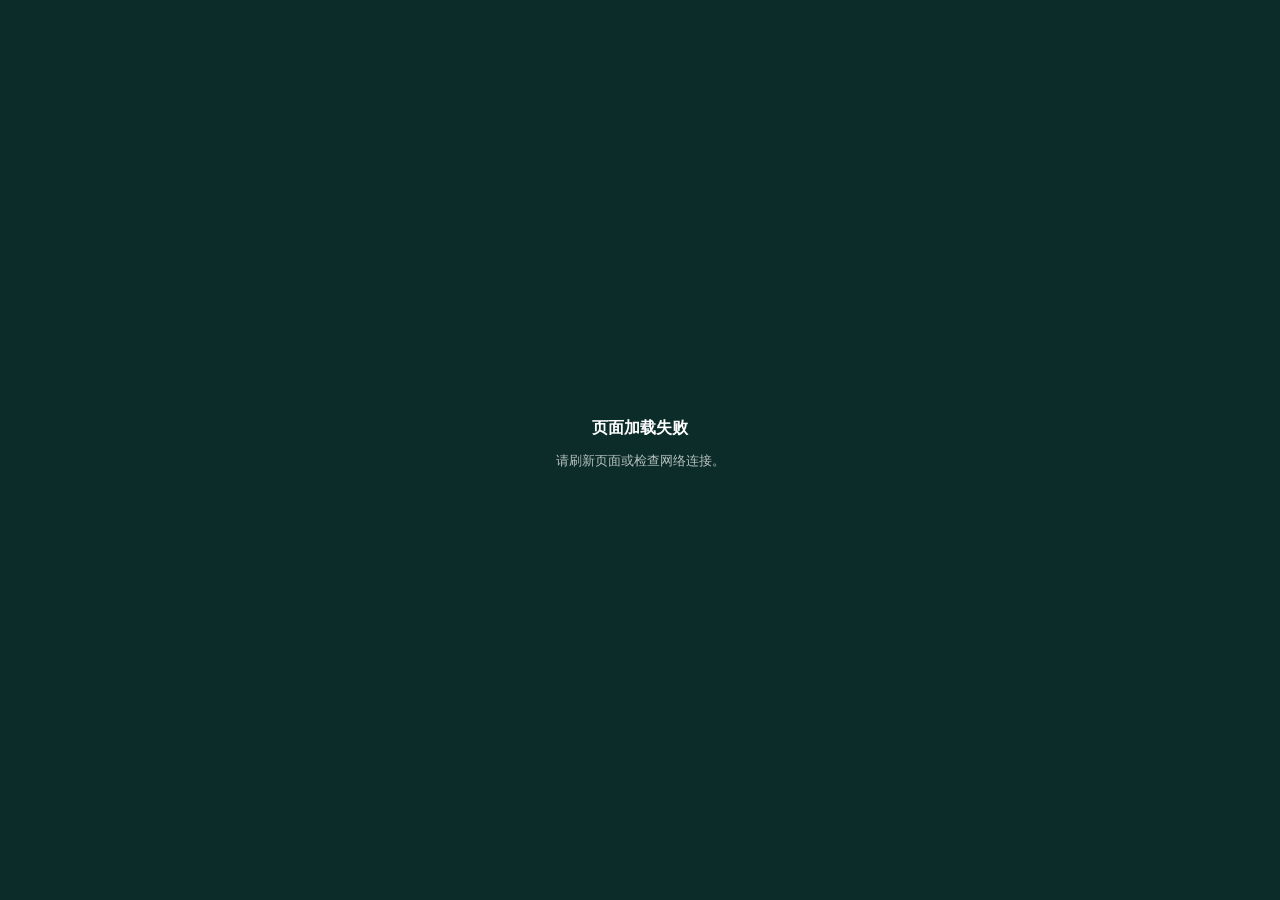
==== trips/malaysia-kl-penang-2026/index.html @ 50fe349b "Add Malaysia itinerary loader" ====
<!doctype html><html lang="zh-CN"><head><meta charset="utf-8"><meta name="viewport" content="width=device-width,initial-scale=1,viewport-fit=cover"><meta name="theme-color" content="#103b36"><title>正在载入行程…</title><style>body{margin:0;display:grid;place-items:center;min-height:100vh;background:#0b2c29;color:#fff;font-family:"PingFang SC","Microsoft YaHei",sans-serif}.box{text-align:center;padding:30px}.dot{width:36px;height:36px;border:3px solid rgba(255,255,255,.25);border-top-color:#d8b56f;border-radius:50%;margin:0 auto 18px;animation:s 1s linear infinite}@keyframes s{to{transform:rotate(360deg)}}p{color:rgba(255,255,255,.7);font-size:13px}</style></head><body><div class="box"><div class="dot"></div><strong>正在载入旅行行程</strong><p>首次打开需要加载页面图片，请稍候。</p></div><script>
const pageParts=["parts/page-01.txt", "parts/page-02.txt", "parts/page-03.txt"];
const imageParts={"__IMG_01__": ["assets-data/image-01-01.txt", "assets-data/image-01-02.txt", "assets-data/image-01-03.txt"], "__IMG_02__": ["assets-data/image-02-01.txt", "assets-data/image-02-02.txt", "assets-data/image-02-03.txt", "assets-data/image-02-04.txt"], "__IMG_03__": ["assets-data/image-03-01.txt"], "__IMG_04__": ["assets-data/image-04-01.txt"], "__IMG_05__": ["assets-data/image-05-01.txt"], "__IMG_06__": ["assets-data/image-06-01.txt"], "__IMG_07__": ["assets-data/image-07-01.txt", "assets-data/image-07-02.txt"], "__IMG_08__": ["assets-data/image-08-01.txt", "assets-data/image-08-02.txt"], "__IMG_09__": ["assets-data/image-09-01.txt", "assets-data/image-09-02.txt"], "__IMG_10__": ["assets-data/image-10-01.txt", "assets-data/image-10-02.txt"], "__IMG_11__": ["assets-data/image-11-01.txt", "assets-data/image-11-02.txt"]};
async function getText(urls){const r=await Promise.all(urls.map(u=>fetch(u).then(x=>{if(!x.ok)throw new Error(u);return x.text()})));return r.join('')}
(async()=>{try{let html=await getText(pageParts);const entries=await Promise.all(Object.entries(imageParts).map(async([key,files])=>{const svg=await getText(files);return [key,URL.createObjectURL(new Blob([svg],{type:'image/svg+xml'}))]}));for(const [key,url] of entries)html=html.split(key).join(url);document.open();document.write(html);document.close();}catch(e){document.body.innerHTML='<div class="box"><strong>页面加载失败</strong><p>请刷新页面或检查网络连接。</p></div>';console.error(e)}})();
</script></body></html>
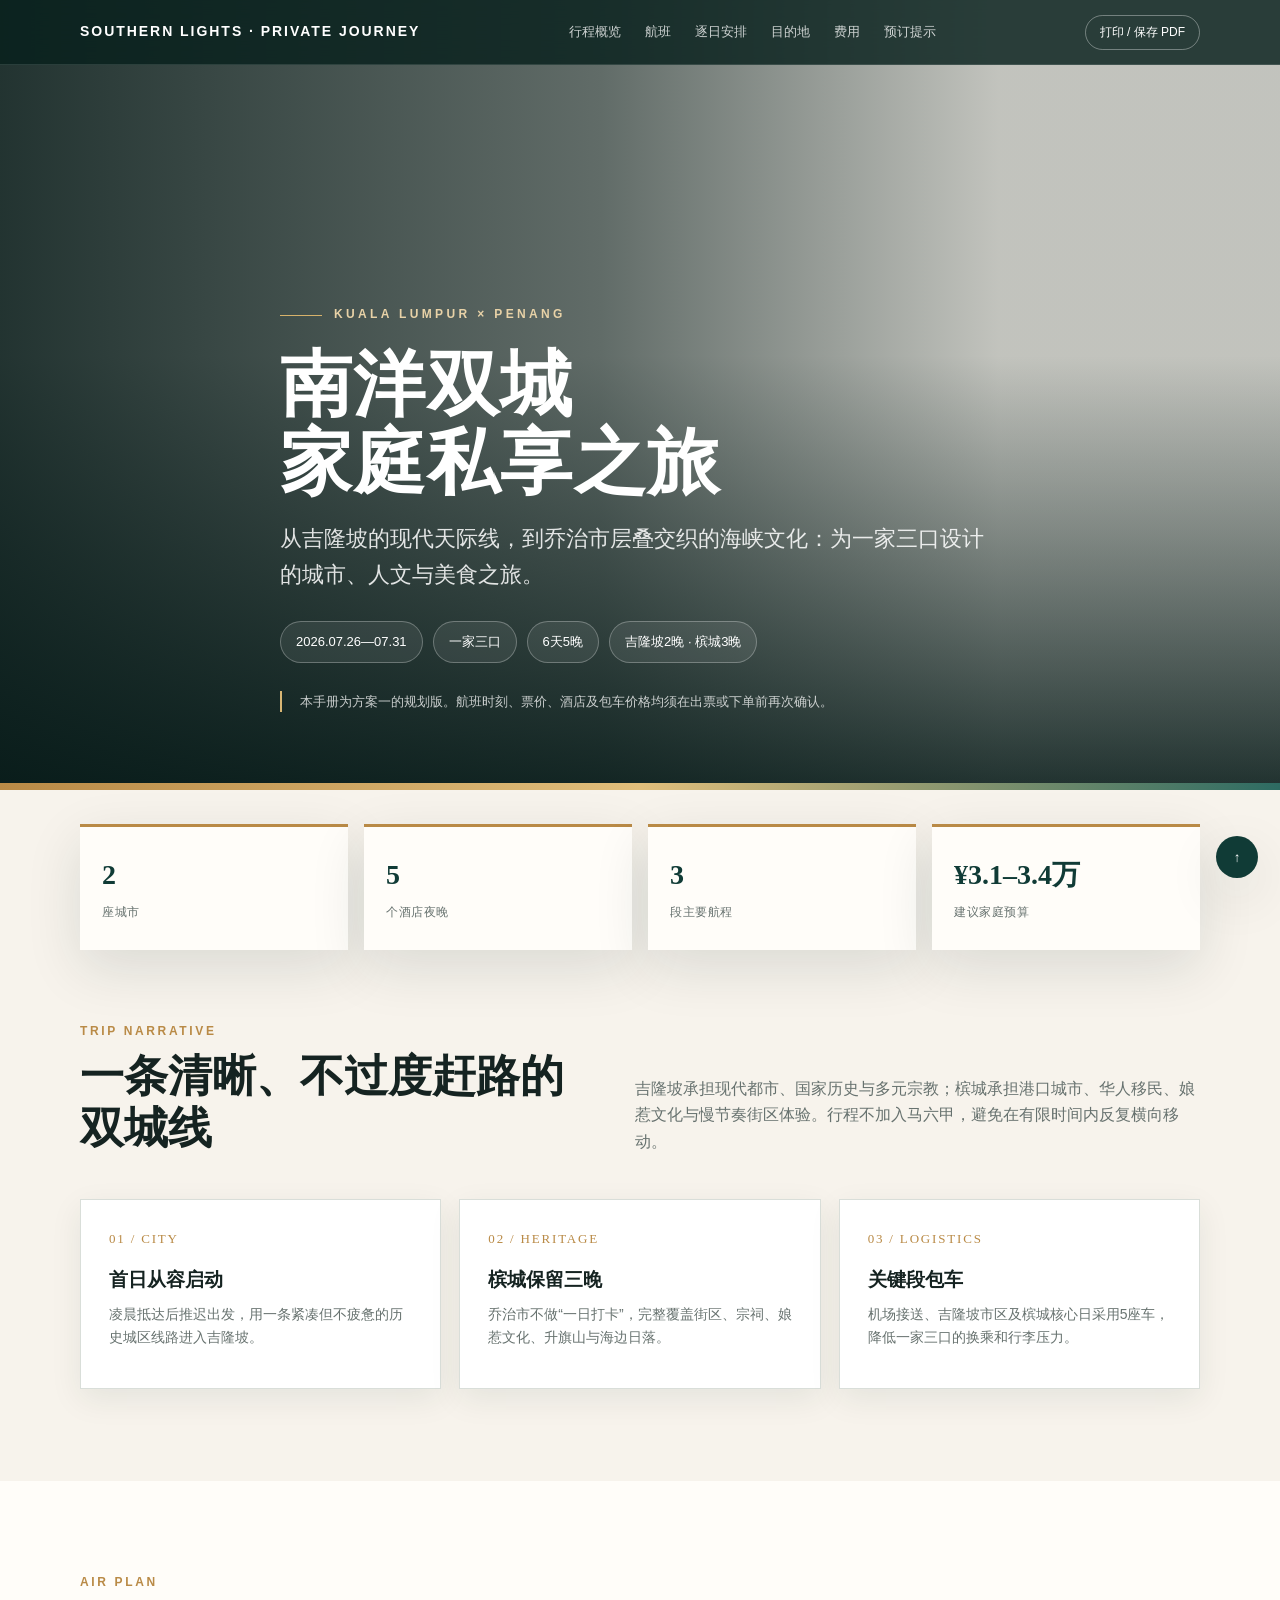
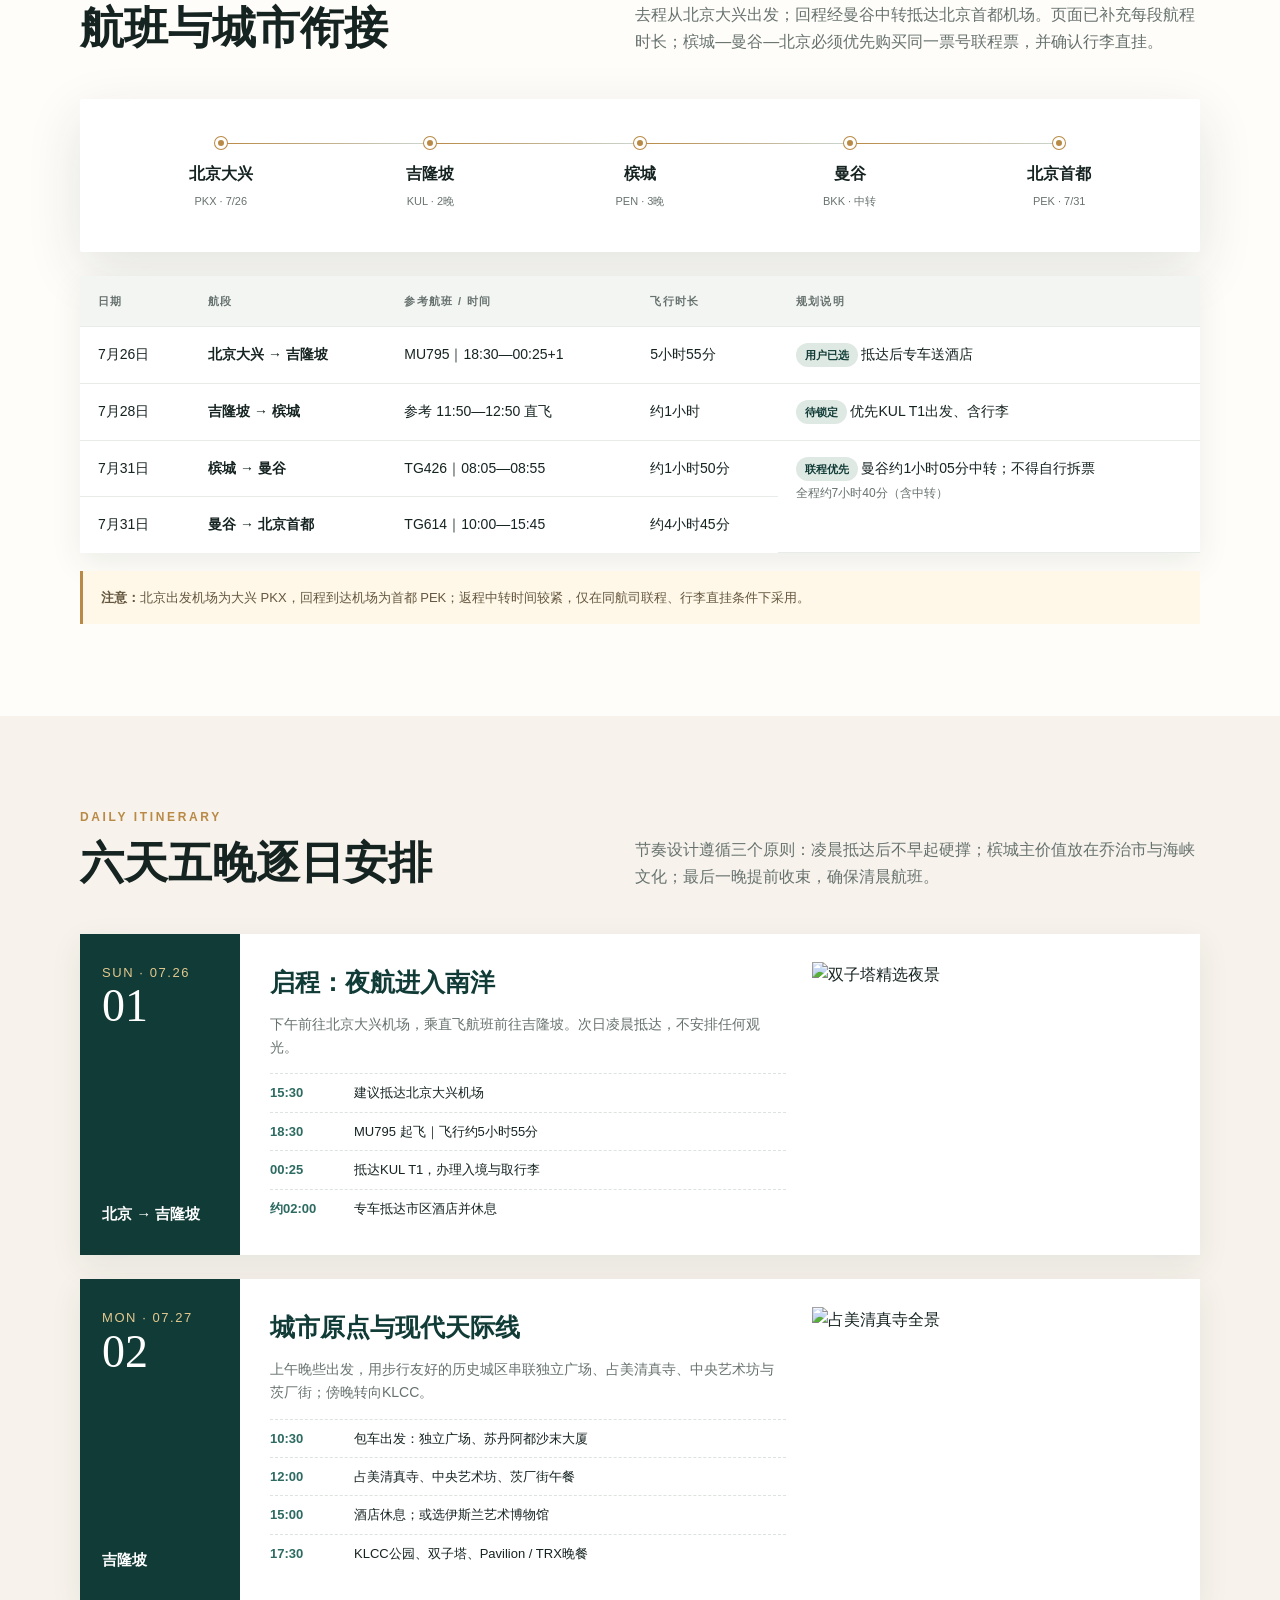
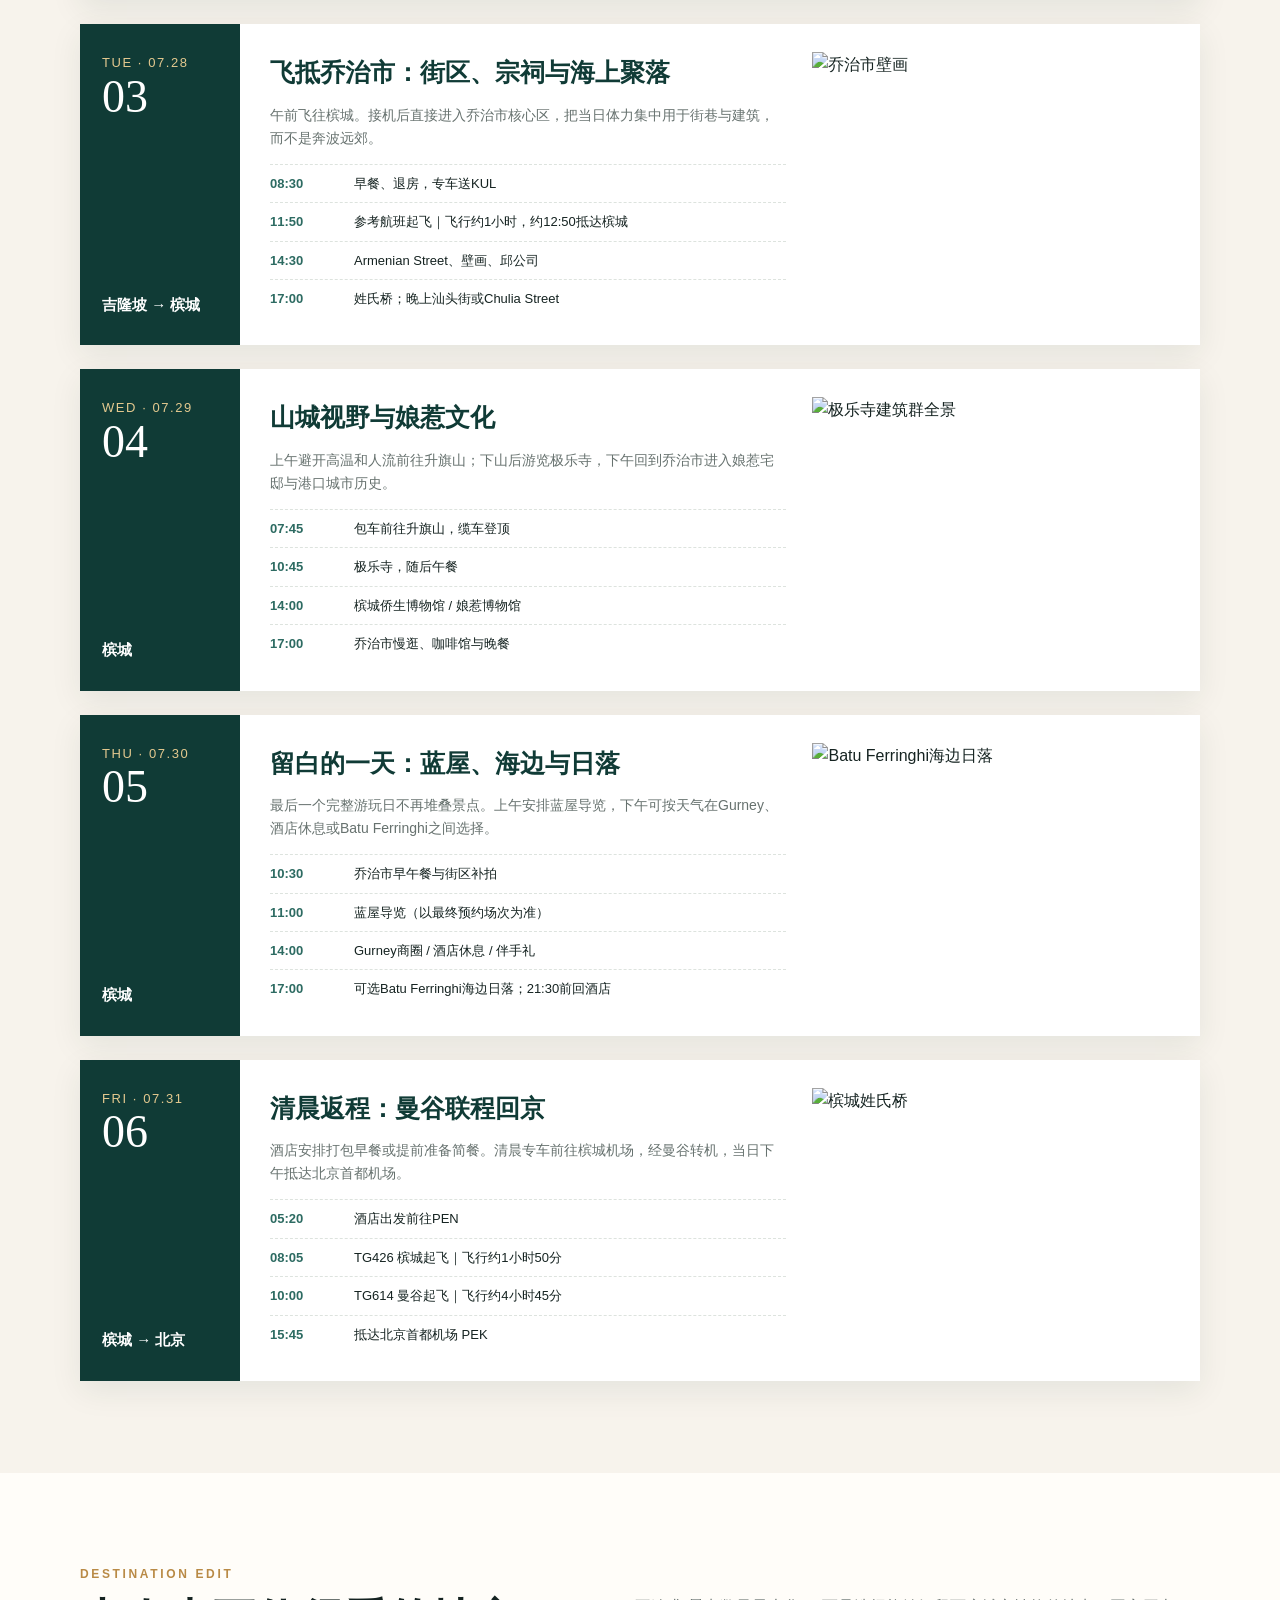
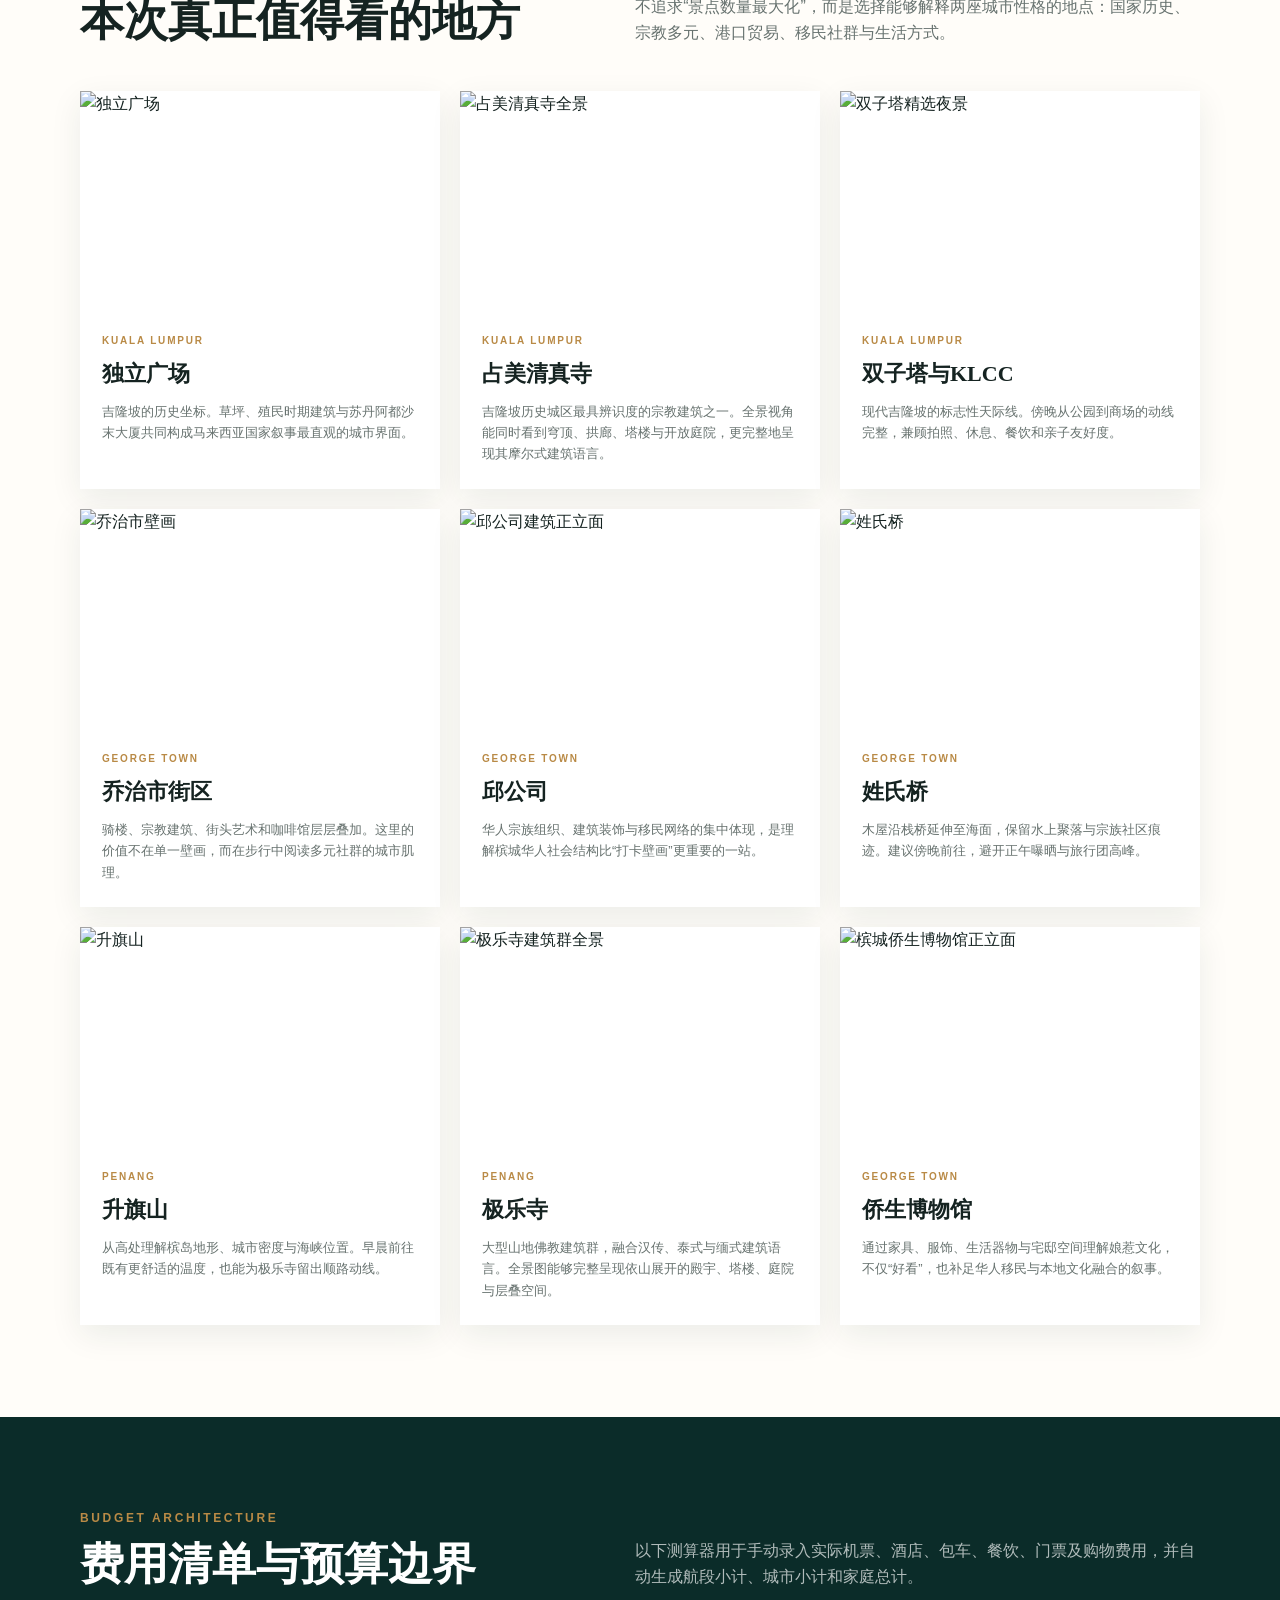
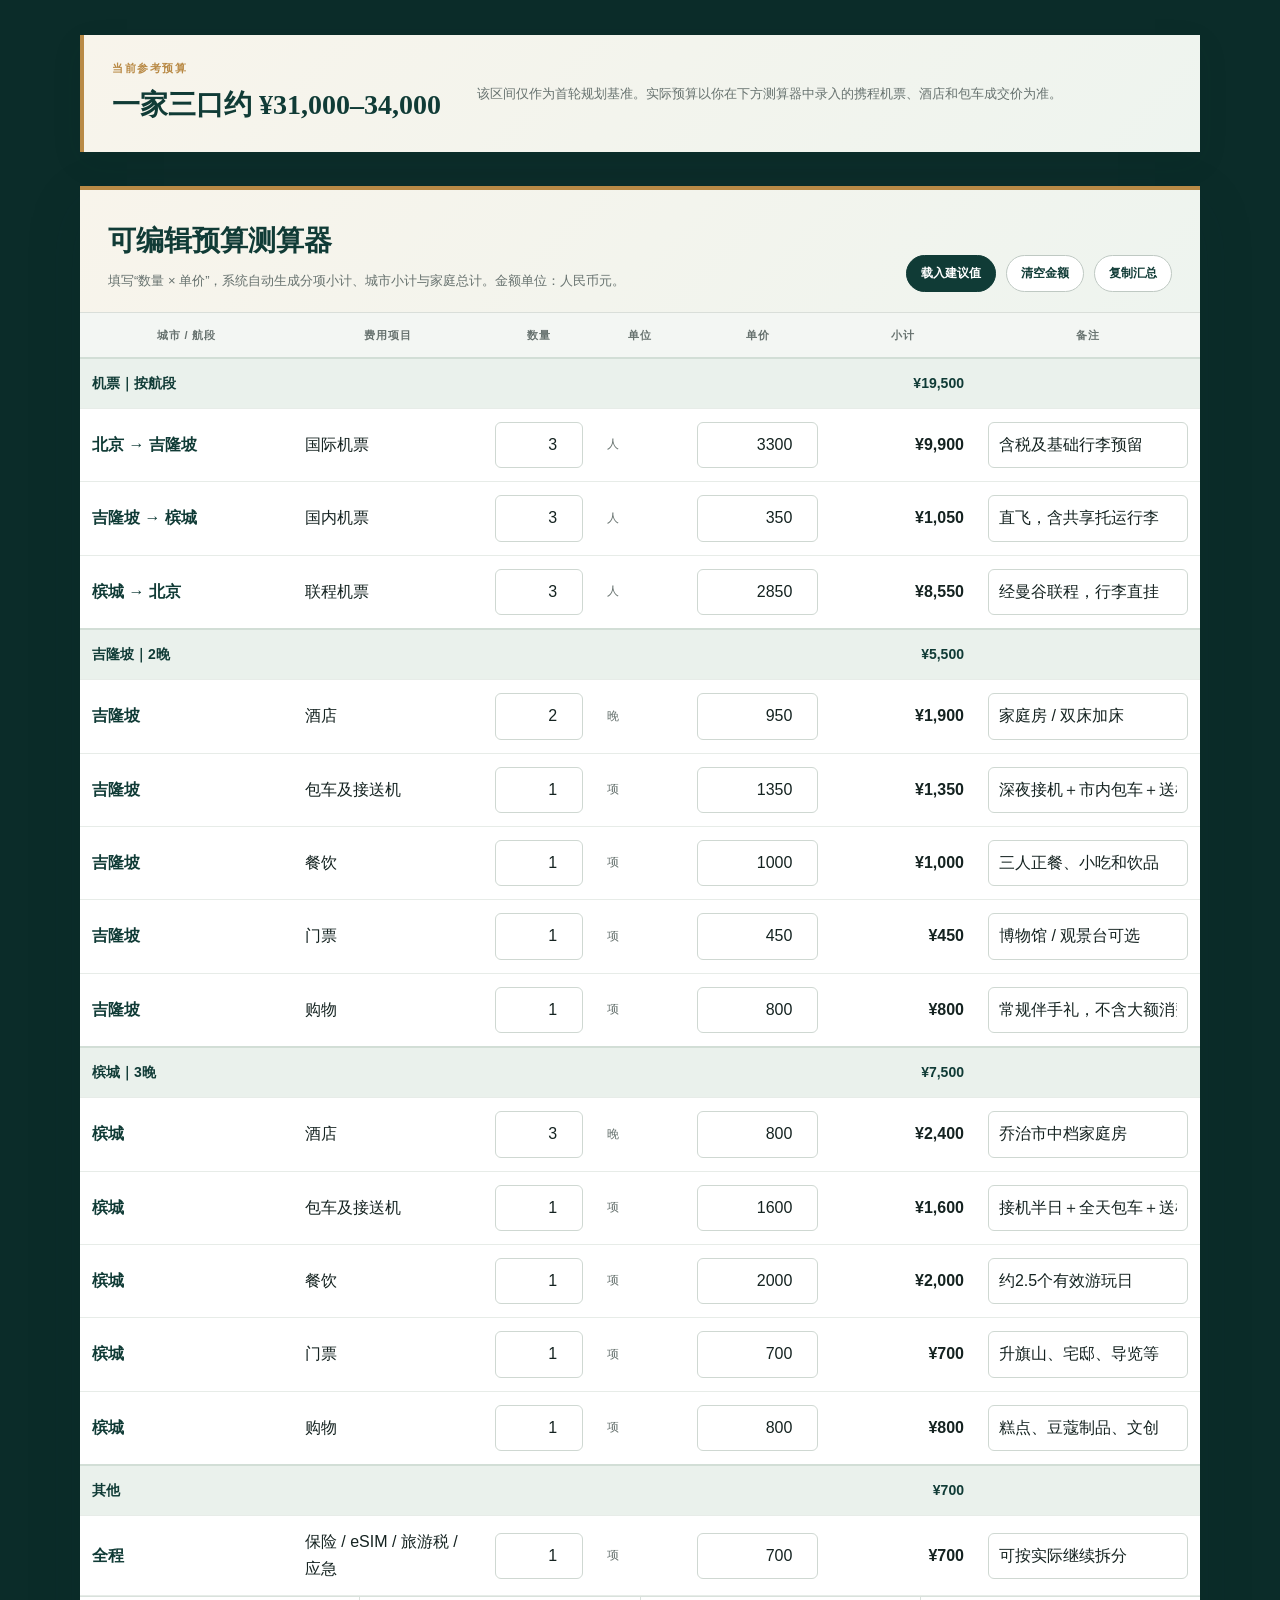
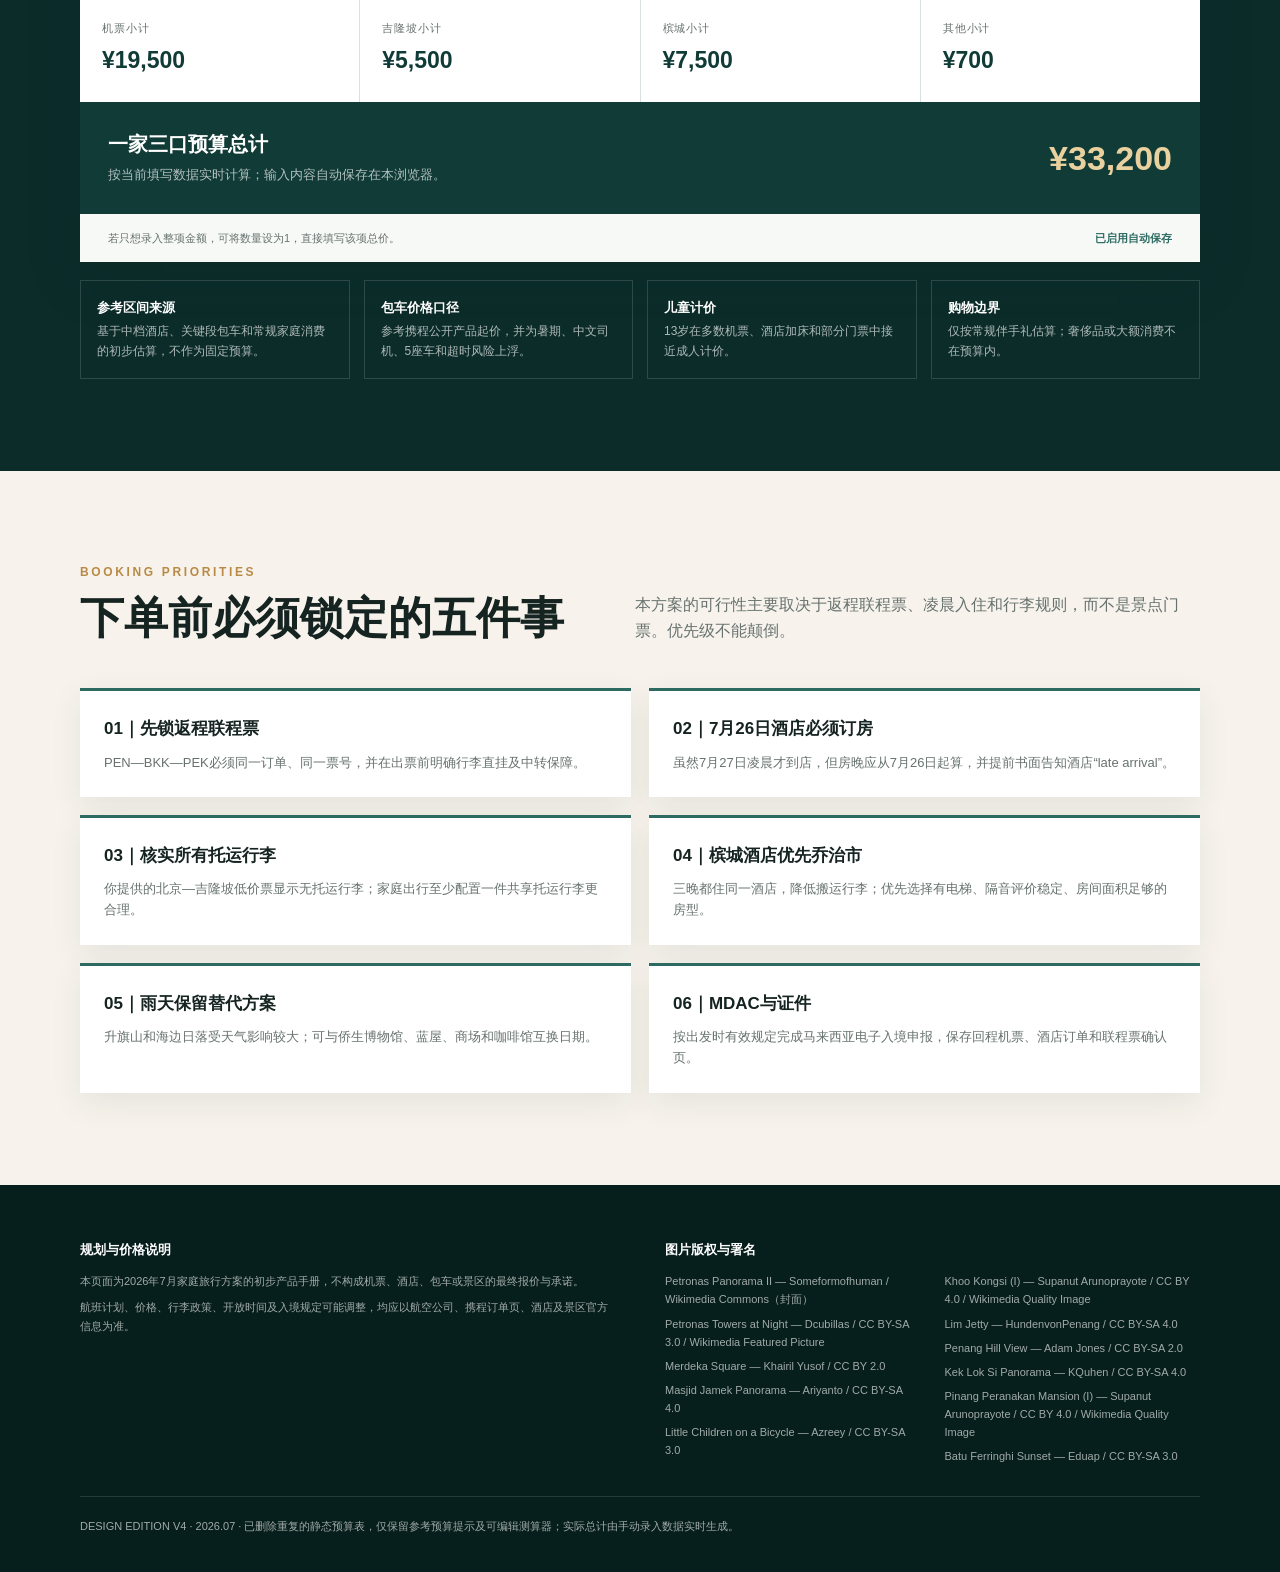
==== commit 6b85f650: "Use stable external image sources for published itinerary" ====
--- a/trips/malaysia-kl-penang-2026/index.html
+++ b/trips/malaysia-kl-penang-2026/index.html
@@ -1,6 +1,17 @@
 <!doctype html><html lang="zh-CN"><head><meta charset="utf-8"><meta name="viewport" content="width=device-width,initial-scale=1,viewport-fit=cover"><meta name="theme-color" content="#103b36"><title>正在载入行程…</title><style>body{margin:0;display:grid;place-items:center;min-height:100vh;background:#0b2c29;color:#fff;font-family:"PingFang SC","Microsoft YaHei",sans-serif}.box{text-align:center;padding:30px}.dot{width:36px;height:36px;border:3px solid rgba(255,255,255,.25);border-top-color:#d8b56f;border-radius:50%;margin:0 auto 18px;animation:s 1s linear infinite}@keyframes s{to{transform:rotate(360deg)}}p{color:rgba(255,255,255,.7);font-size:13px}</style></head><body><div class="box"><div class="dot"></div><strong>正在载入旅行行程</strong><p>首次打开需要加载页面图片，请稍候。</p></div><script>
-const pageParts=["parts/page-01.txt", "parts/page-02.txt", "parts/page-03.txt"];
-const imageParts={"__IMG_01__": ["assets-data/image-01-01.txt", "assets-data/image-01-02.txt", "assets-data/image-01-03.txt"], "__IMG_02__": ["assets-data/image-02-01.txt", "assets-data/image-02-02.txt", "assets-data/image-02-03.txt", "assets-data/image-02-04.txt"], "__IMG_03__": ["assets-data/image-03-01.txt"], "__IMG_04__": ["assets-data/image-04-01.txt"], "__IMG_05__": ["assets-data/image-05-01.txt"], "__IMG_06__": ["assets-data/image-06-01.txt"], "__IMG_07__": ["assets-data/image-07-01.txt", "assets-data/image-07-02.txt"], "__IMG_08__": ["assets-data/image-08-01.txt", "assets-data/image-08-02.txt"], "__IMG_09__": ["assets-data/image-09-01.txt", "assets-data/image-09-02.txt"], "__IMG_10__": ["assets-data/image-10-01.txt", "assets-data/image-10-02.txt"], "__IMG_11__": ["assets-data/image-11-01.txt", "assets-data/image-11-02.txt"]};
+const pageParts=["parts/page-01.txt","parts/page-02.txt","parts/page-03.txt"];
+const imageMap={
+"__IMG_01__":"https://commons.wikimedia.org/wiki/Special:FilePath/Petronas%20Panorama%20II.jpg",
+"__IMG_02__":"https://commons.wikimedia.org/wiki/Special:FilePath/Petronas%20Towers%20at%20Night%20-%20from%20the%20base%20upwards.jpg",
+"__IMG_03__":"https://commons.wikimedia.org/wiki/Special:FilePath/Mosque%20Jamek.jpg",
+"__IMG_04__":"https://images.openai.com/static-rsc-4/OjW2t0xAMncHP5WRaLJTvUyBgrSOIeOIff0Cfy7CnmJ6uxHC92EsW7GD9nkokJiYUctpnzvRammALzms4NJll6DXr6i3AdtwjQlhJ03PkzQBOlUVwNEgEKryYYWvc-a6iB9-KrC5tx1M71fiRn4dMuy0vE7cWeqikD1RpAdroLg?purpose=inline",
+"__IMG_05__":"https://commons.wikimedia.org/wiki/Special:FilePath/KekLokSi%20Pano%202015.jpg",
+"__IMG_06__":"https://commons.wikimedia.org/wiki/Special:FilePath/Batu%20Ferringhi%20Sunset.jpg",
+"__IMG_07__":"https://commons.wikimedia.org/wiki/Special:FilePath/Lim%20Jetty.jpg",
+"__IMG_08__":"https://commons.wikimedia.org/wiki/Special:FilePath/Merdeka%20Square%20Kuala%20Lumpur.jpg",
+"__IMG_09__":"https://commons.wikimedia.org/wiki/Special:FilePath/Khoo%20Kongsi%20(I).jpg",
+"__IMG_10__":"https://commons.wikimedia.org/wiki/Special:FilePath/Penang%20Hill%20View.jpg",
+"__IMG_11__":"https://commons.wikimedia.org/wiki/Special:FilePath/Pinang%20Peranakan%20Mansion%20(I).jpg"};
 async function getText(urls){const r=await Promise.all(urls.map(u=>fetch(u).then(x=>{if(!x.ok)throw new Error(u);return x.text()})));return r.join('')}
-(async()=>{try{let html=await getText(pageParts);const entries=await Promise.all(Object.entries(imageParts).map(async([key,files])=>{const svg=await getText(files);return [key,URL.createObjectURL(new Blob([svg],{type:'image/svg+xml'}))]}));for(const [key,url] of entries)html=html.split(key).join(url);document.open();document.write(html);document.close();}catch(e){document.body.innerHTML='<div class="box"><strong>页面加载失败</strong><p>请刷新页面或检查网络连接。</p></div>';console.error(e)}})();
+(async()=>{try{let html=await getText(pageParts);for(const [key,url] of Object.entries(imageMap))html=html.split(key).join(url);document.open();document.write(html);document.close();}catch(e){document.body.innerHTML='<div class="box"><strong>页面加载失败</strong><p>请刷新页面或检查网络连接。</p></div>';console.error(e)}})();
 </script></body></html>
